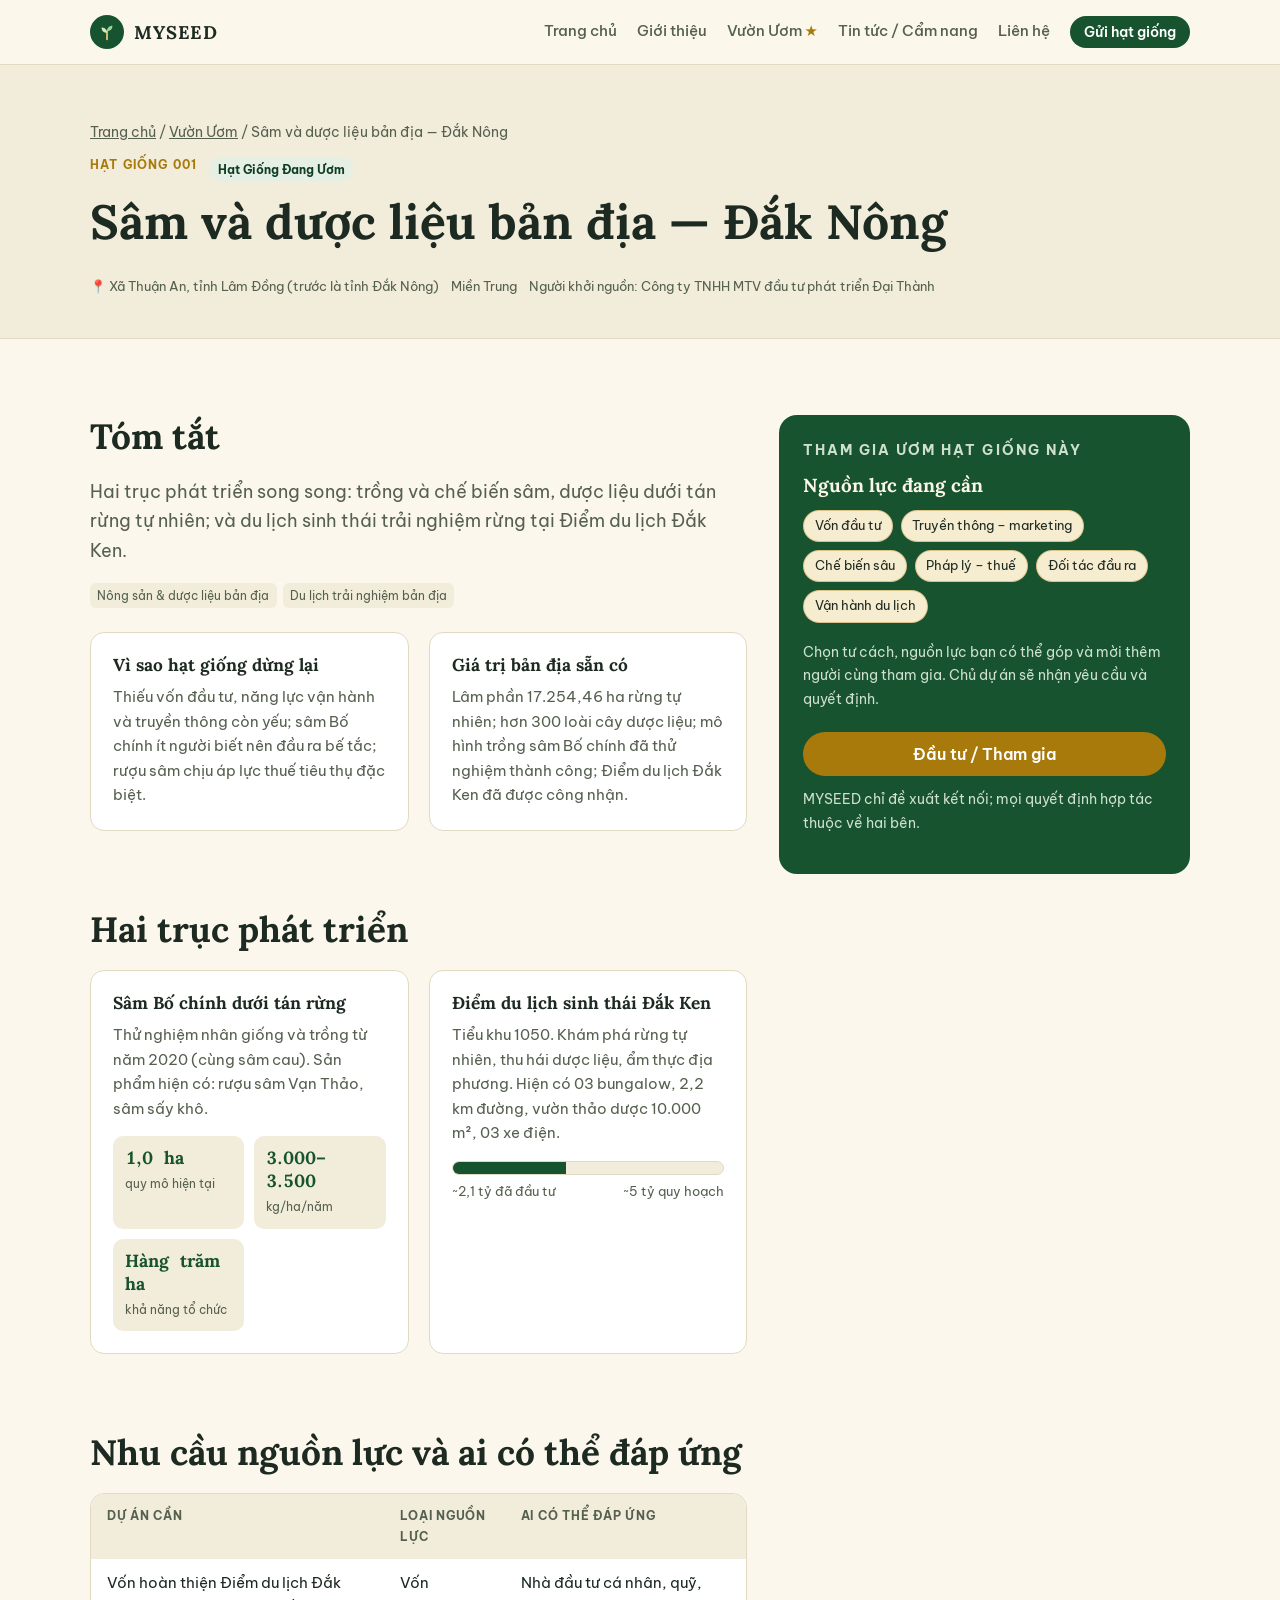
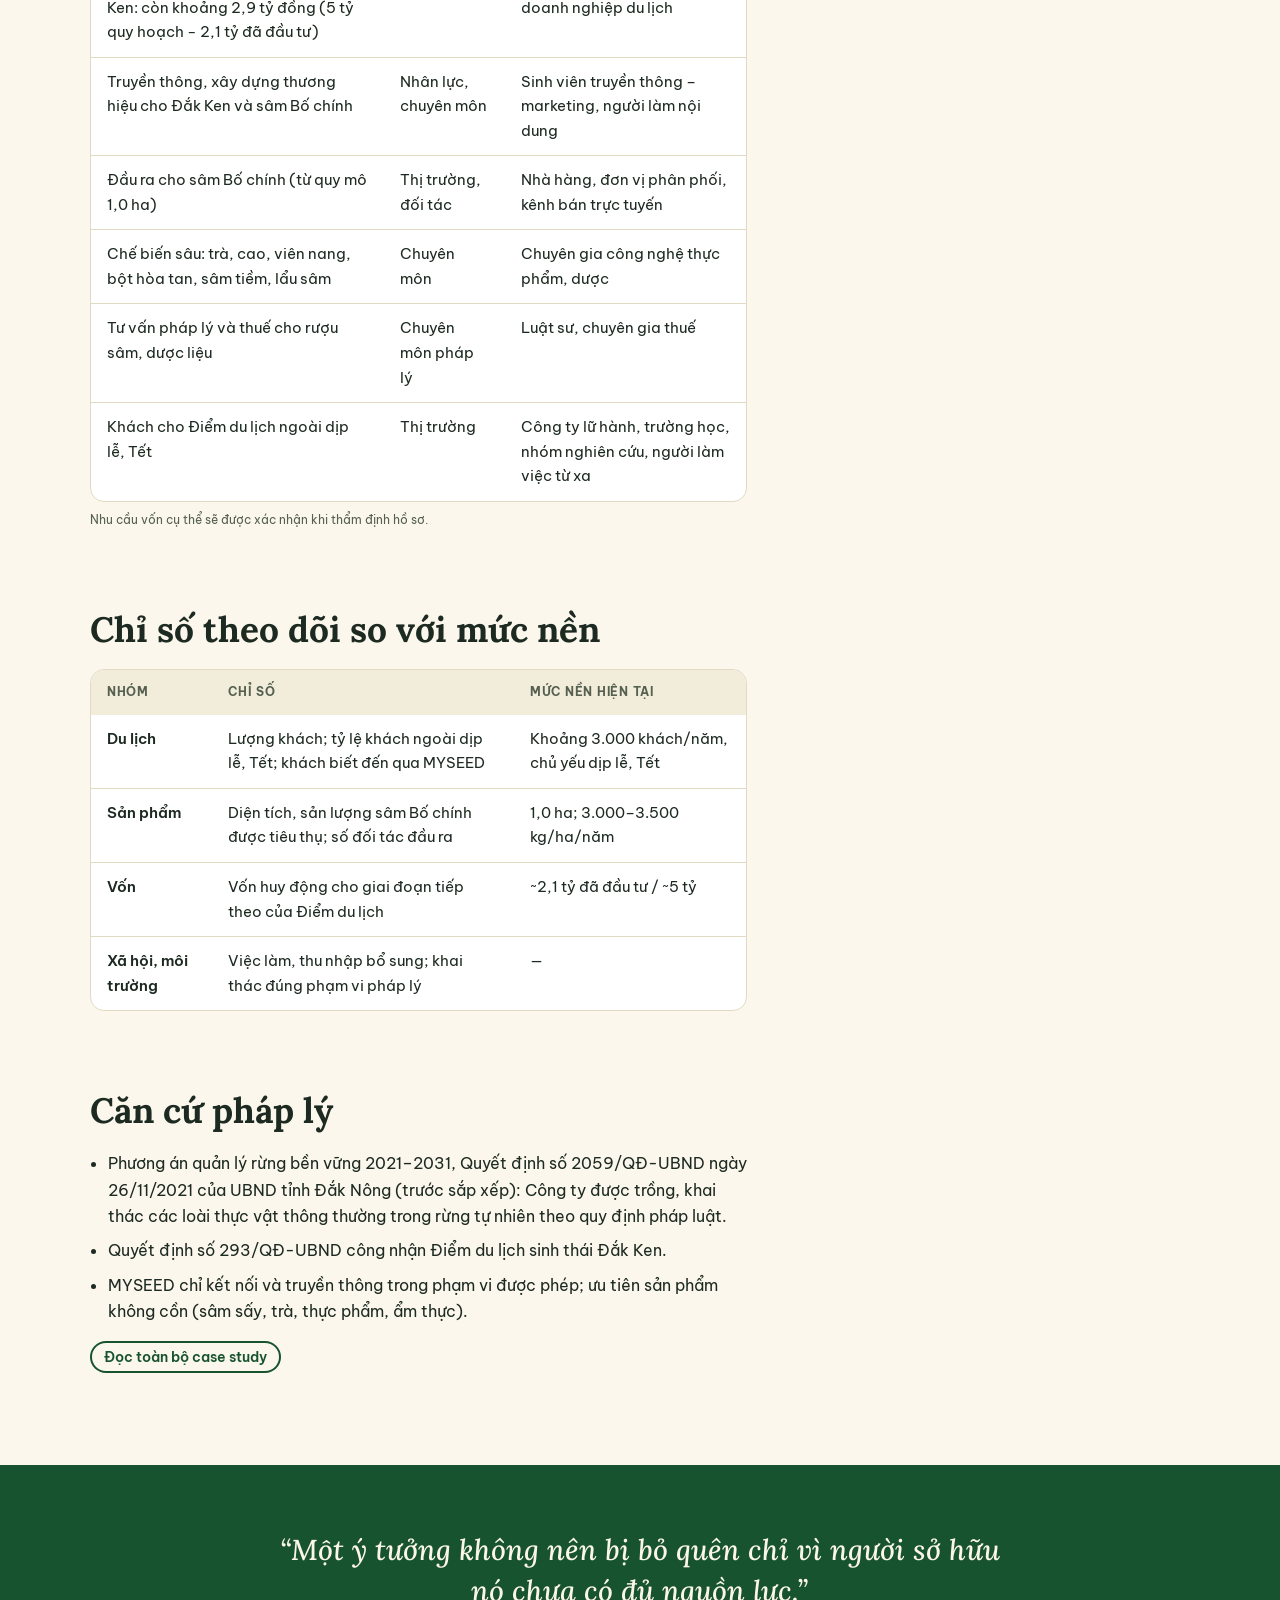
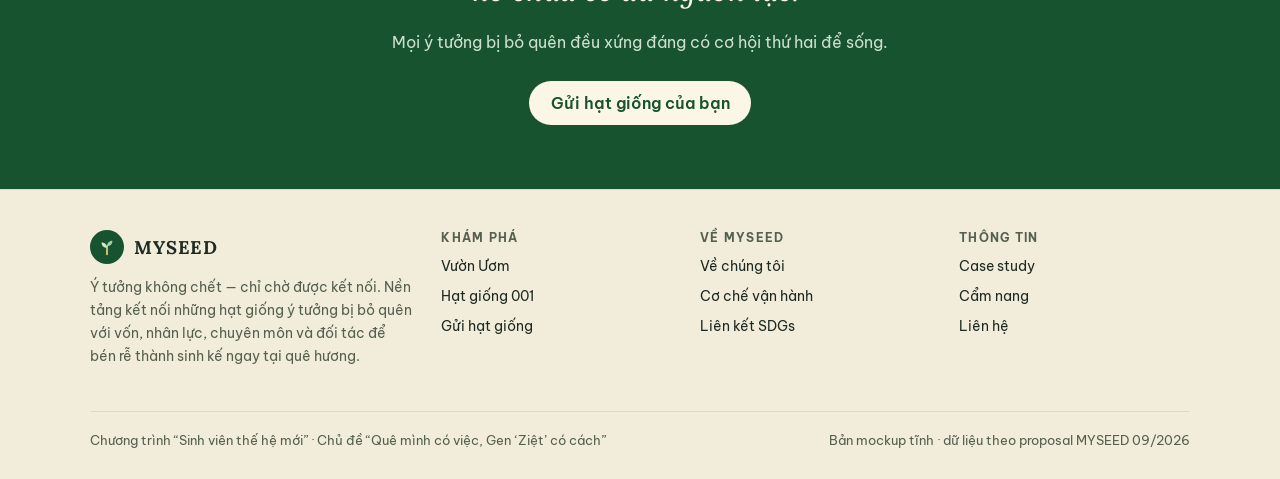
==== du-an.html @ 89366590 "Add files via upload" ====
<!doctype html>
<html lang="vi">
<head>
  <meta charset="utf-8">
  <meta name="viewport" content="width=device-width, initial-scale=1, viewport-fit=cover">
  <title>Hồ sơ dự án · MYSEED</title>
  <meta name="description" content="Hồ sơ chi tiết hạt giống trên MYSEED: nguồn lực đang cần và yêu cầu kết nối.">
  <meta property="og:title" content="Hồ sơ dự án · MYSEED">
  <meta property="og:description" content="Hồ sơ chi tiết hạt giống trên MYSEED: nguồn lực đang cần và yêu cầu kết nối.">
  <link rel="icon" href="data:image/svg+xml,<svg xmlns='http://www.w3.org/2000/svg' viewBox='0 0 100 100'><text y='.9em' font-size='90'>🌱</text></svg>">
  <link rel="preconnect" href="https://fonts.googleapis.com">
  <link rel="preconnect" href="https://fonts.gstatic.com" crossorigin>
  <link href="https://fonts.googleapis.com/css2?family=Be+Vietnam+Pro:wght@400;500;600;700&family=Lora:ital,wght@0,500;0,600;0,700;1,500&display=swap" rel="stylesheet">
  <link rel="stylesheet" href="style.css">
</head>
<body>
<header class="nav">
  <div class="wrap nav-inner">
    <a class="brand" href="index.html"><span class="brand-mark"><svg viewBox="0 0 24 24" aria-hidden="true"><path d="M12 21V11" stroke="#f3d27a" stroke-width="2" stroke-linecap="round" fill="none"/><path d="M12 13C8 13 5.5 10.5 5.5 6.5 9.5 6.5 12 9 12 13Z" fill="#cfe7c4"/><path d="M12 11C12 7.5 14.5 4.5 18.5 4.5 18.5 8.5 16 11 12 11Z" fill="#9fd49a"/></svg></span><b>MYSEED</b></a>
    <button class="nav-toggle" aria-label="Mở menu" aria-expanded="false">☰</button>
    <nav class="nav-links" aria-label="Điều hướng chính">
      <a href="index.html">Trang chủ</a><a href="gioi-thieu.html">Giới thiệu</a><a href="vuon-uom.html">Vườn Ươm <span class="star">★</span></a><a href="tin-tuc.html">Tin tức / Cẩm nang</a><a href="lien-he.html">Liên hệ</a>
      <a class="btn btn-sm" href="gui-hat-giong.html">Gửi hạt giống</a>
    </nav>
  </div>
</header>
<main>

<section class="page-hero">
  <div class="wrap">
    <p class="crumbs"><a href="index.html">Trang chủ</a> / <a href="vuon-uom.html">Vườn Ươm</a> / <span id="dCrumb"></span></p>
    <div class="seed-top" style="justify-content:flex-start;gap:12px;margin-bottom:10px"><span class="seed-id" id="dCode"></span><span id="dState"></span></div>
    <h1 id="dTitle"></h1>
    <div class="meta" id="dMeta"></div>
  </div>
</section>

<section class="section" id="detail">
  <div class="wrap detail-grid">
    <div>
      <h2>Tóm tắt</h2>
      <p id="dSummary" class="lead"></p>
      <div class="tags" id="dFields" style="margin-bottom:24px"></div>
      <div class="grid-2">
        <div class="card"><h3>Vì sao hạt giống dừng lại</h3><p id="dWhy"></p></div>
        <div class="card"><h3>Giá trị bản địa sẵn có</h3><p id="dLocal"></p></div>
      </div>

      <div data-only="hat-giong-001">
        <h2 class="sub">Hai trục phát triển</h2>
        <div class="grid-2">
          <div class="card">
            <h3>Sâm Bố chính dưới tán rừng</h3>
            <p>Thử nghiệm nhân giống và trồng từ năm 2020 (cùng sâm cau). Sản phẩm hiện có: rượu sâm Vạn Thảo, sâm sấy khô.</p>
            <div class="kv">
              <div><b>1,0 ha</b><span>quy mô hiện tại</span></div>
              <div><b>3.000–3.500</b><span>kg/ha/năm</span></div>
              <div><b>Hàng trăm ha</b><span>khả năng tổ chức</span></div>
            </div>
          </div>
          <div class="card">
            <h3>Điểm du lịch sinh thái Đắk Ken</h3>
            <p>Tiểu khu 1050. Khám phá rừng tự nhiên, thu hái dược liệu, ẩm thực địa phương. Hiện có 03 bungalow, 2,2 km đường, vườn thảo dược 10.000 m², 03 xe điện.</p>
            <div class="capital">
              <div class="capital-bar" role="img" aria-label="Đã đầu tư khoảng 2,1 trên 5 tỷ đồng"><i></i></div>
              <div class="capital-legend"><span>~2,1 tỷ đã đầu tư</span><span>~5 tỷ quy hoạch</span></div>
            </div>
          </div>
        </div>

        <h2 class="sub">Nhu cầu nguồn lực và ai có thể đáp ứng</h2>
        <div class="table-wrap">
          <table>
            <thead><tr><th>Dự án cần</th><th>Loại nguồn lực</th><th>Ai có thể đáp ứng</th></tr></thead>
            <tbody>
              <tr><td>Vốn hoàn thiện Điểm du lịch Đắk Ken: còn khoảng 2,9 tỷ đồng (5 tỷ quy hoạch − 2,1 tỷ đã đầu tư)</td><td>Vốn</td><td>Nhà đầu tư cá nhân, quỹ, doanh nghiệp du lịch</td></tr>
              <tr><td>Truyền thông, xây dựng thương hiệu cho Đắk Ken và sâm Bố chính</td><td>Nhân lực, chuyên môn</td><td>Sinh viên truyền thông – marketing, người làm nội dung</td></tr>
              <tr><td>Đầu ra cho sâm Bố chính (từ quy mô 1,0 ha)</td><td>Thị trường, đối tác</td><td>Nhà hàng, đơn vị phân phối, kênh bán trực tuyến</td></tr>
              <tr><td>Chế biến sâu: trà, cao, viên nang, bột hòa tan, sâm tiềm, lẩu sâm</td><td>Chuyên môn</td><td>Chuyên gia công nghệ thực phẩm, dược</td></tr>
              <tr><td>Tư vấn pháp lý và thuế cho rượu sâm, dược liệu</td><td>Chuyên môn pháp lý</td><td>Luật sư, chuyên gia thuế</td></tr>
              <tr><td>Khách cho Điểm du lịch ngoài dịp lễ, Tết</td><td>Thị trường</td><td>Công ty lữ hành, trường học, nhóm nghiên cứu, người làm việc từ xa</td></tr>
            </tbody>
          </table>
        </div>
        <p class="src" style="margin-top:8px">Nhu cầu vốn cụ thể sẽ được xác nhận khi thẩm định hồ sơ.</p>

        <h2 class="sub">Chỉ số theo dõi so với mức nền</h2>
        <div class="table-wrap">
          <table>
            <thead><tr><th>Nhóm</th><th>Chỉ số</th><th>Mức nền hiện tại</th></tr></thead>
            <tbody>
              <tr><th>Du lịch</th><td>Lượng khách; tỷ lệ khách ngoài dịp lễ, Tết; khách biết đến qua MYSEED</td><td>Khoảng 3.000 khách/năm, chủ yếu dịp lễ, Tết</td></tr>
              <tr><th>Sản phẩm</th><td>Diện tích, sản lượng sâm Bố chính được tiêu thụ; số đối tác đầu ra</td><td>1,0 ha; 3.000–3.500 kg/ha/năm</td></tr>
              <tr><th>Vốn</th><td>Vốn huy động cho giai đoạn tiếp theo của Điểm du lịch</td><td>~2,1 tỷ đã đầu tư / ~5 tỷ</td></tr>
              <tr><th>Xã hội, môi trường</th><td>Việc làm, thu nhập bổ sung; khai thác đúng phạm vi pháp lý</td><td>—</td></tr>
            </tbody>
          </table>
        </div>

        <h2 class="sub">Căn cứ pháp lý</h2>
        <ul class="list">
          <li>Phương án quản lý rừng bền vững 2021–2031, Quyết định số 2059/QĐ-UBND ngày 26/11/2021 của UBND tỉnh Đắk Nông (trước sắp xếp): Công ty được trồng, khai thác các loài thực vật thông thường trong rừng tự nhiên theo quy định pháp luật.</li>
          <li>Quyết định số 293/QĐ-UBND công nhận Điểm du lịch sinh thái Đắk Ken.</li>
          <li>MYSEED chỉ kết nối và truyền thông trong phạm vi được phép; ưu tiên sản phẩm không cồn (sâm sấy, trà, thực phẩm, ẩm thực).</li>
        </ul>
        <p><a class="btn btn-ghost btn-sm" href="tin-tuc.html#case-study">Đọc toàn bộ case study</a></p>
      </div>
    </div>

    <aside class="cta-box">
      <p class="eyebrow">Tham gia ươm hạt giống này</p>
      <h3>Nguồn lực đang cần</h3>
      <div class="needs" id="dNeeds"></div>
      <p>Chọn tư cách, nguồn lực bạn có thể góp và mời thêm người cùng tham gia. Chủ dự án sẽ nhận yêu cầu và quyết định.</p>
      <button class="btn btn-gold" data-open-modal>Đầu tư / Tham gia</button>
      <p class="small" style="margin-top:12px">MYSEED chỉ đề xuất kết nối; mọi quyết định hợp tác thuộc về hai bên.</p>
    </aside>
  </div>
</section>

<div class="modal" id="joinModal" hidden role="dialog" aria-modal="true" aria-labelledby="mTitle">
  <div class="modal-box">
    <div class="modal-head">
      <div><p class="eyebrow" style="margin:0">Yêu cầu kết nối</p><h3 id="mTitle" style="margin:.2em 0 0">Tham gia: <span id="mSeed"></span></h3></div>
      <button class="modal-close" aria-label="Đóng">×</button>
    </div>
    <div class="progress"><span>1. Tư cách</span><span>2. Chuyên môn</span><span>3. Mời người</span><span>4. Nhóm chat</span></div>
    <form onsubmit="return false">
      <div class="step-pane">
        <p class="small muted" style="margin:0">Xác nhận tư cách giúp chủ dự án biết bạn là ai. Nhà đầu tư, doanh nghiệp và đối tác sẽ được xác minh thông tin cơ bản.</p>
        <div class="opt-grid">
          <label class="opt"><input type="radio" name="role" value="Nhà đầu tư"> Nhà đầu tư</label>
          <label class="opt"><input type="radio" name="role" value="Người có chuyên môn"> Người có chuyên môn</label>
          <label class="opt"><input type="radio" name="role" value="Mentor / chuyên gia"> Mentor / chuyên gia</label>
          <label class="opt"><input type="radio" name="role" value="Doanh nghiệp / đối tác"> Doanh nghiệp / đối tác</label>
          <label class="opt"><input type="radio" name="role" value="Tổ chức hỗ trợ"> Tổ chức hỗ trợ</label>
          <label class="opt"><input type="radio" name="role" value="Sinh viên – đội ươm"> Sinh viên – đội ươm</label>
        </div>
        <div class="form-row">
          <label for="mName">Họ tên / tên đơn vị<input id="mName" autocomplete="name"></label>
          <label for="mContact">Email hoặc số điện thoại<input id="mContact" autocomplete="email"></label>
        </div>
      </div>
      <div class="step-pane" hidden>
        <p class="small muted" style="margin:0">Bạn có thể đóng góp nguồn lực nào dự án đang cần?</p>
        <div class="opt-grid" id="mOffers"></div>
        <label for="mNote">Mô tả thêm về chuyên môn hoặc mức đóng góp <span class="hint">(không bắt buộc)</span><textarea id="mNote" rows="3"></textarea></label>
      </div>
      <div class="step-pane" hidden>
        <label for="mInvite">Mời người cùng tham gia <span class="hint">Nhập email, cách nhau bằng dấu phẩy (không bắt buộc)</span><textarea id="mInvite" rows="2" placeholder="ban.a@example.com, ban.b@example.com"></textarea></label>
        <label for="mMsgOwner">Lời nhắn gửi người khởi nguồn<textarea id="mMsgOwner" rows="3" placeholder="Giới thiệu ngắn về bạn và cách bạn muốn đồng hành"></textarea></label>
      </div>
      <div class="step-pane" hidden>
        <div class="chat-preview">
          <header id="chatName"></header>
          <ul id="chatMembers"></ul>
        </div>
        <p class="small" style="margin:0"><b>Nguồn lực đề xuất:</b> <span id="chatOffer"></span></p>
        <p class="small muted" style="margin:0">Nhóm chat được tạo khi chủ dự án chấp nhận yêu cầu. Ở phiên bản đầu, hai bên nhận thông tin liên hệ của nhau; nhắn tin trong nền tảng thuộc giai đoạn 2.</p>
      </div>
      <div class="step-pane" hidden>
        <div class="success">
          <h3>Đã gửi yêu cầu kết nối</h3>
          <p style="margin:0">Chủ dự án sẽ xem xét và chấp nhận hoặc từ chối. Bản mockup này chưa gửi dữ liệu thật.</p>
        </div>
      </div>
      <p class="form-msg" id="mMsg" role="alert"></p>
      <div class="modal-foot">
        <button type="button" class="btn btn-ghost btn-sm" id="mBack">Quay lại</button>
        <button type="button" class="btn btn-sm" id="mNext" style="margin-left:auto">Tiếp tục</button>
      </div>
    </form>
  </div>
</div>
<section class="closing">
  <div class="wrap">
    <p class="q">“Một ý tưởng không nên bị bỏ quên chỉ vì người sở hữu nó chưa có đủ nguồn lực.”</p>
    <p class="s">Mọi ý tưởng bị bỏ quên đều xứng đáng có cơ hội thứ hai để sống.</p>
    <a class="btn btn-band" href="gui-hat-giong.html">Gửi hạt giống của bạn</a>
  </div>
</section>
</main>
<footer class="footer">
  <div class="wrap">
    <div class="footer-grid">
      <div>
        <a class="brand" href="index.html"><span class="brand-mark"><svg viewBox="0 0 24 24" aria-hidden="true"><path d="M12 21V11" stroke="#f3d27a" stroke-width="2" stroke-linecap="round" fill="none"/><path d="M12 13C8 13 5.5 10.5 5.5 6.5 9.5 6.5 12 9 12 13Z" fill="#cfe7c4"/><path d="M12 11C12 7.5 14.5 4.5 18.5 4.5 18.5 8.5 16 11 12 11Z" fill="#9fd49a"/></svg></span><b>MYSEED</b></a>
        <p class="muted small" style="margin-top:12px">Ý tưởng không chết — chỉ chờ được kết nối. Nền tảng kết nối những hạt giống ý tưởng bị bỏ quên với vốn, nhân lực, chuyên môn và đối tác để bén rễ thành sinh kế ngay tại quê hương.</p>
      </div>
      <div>
        <h4>Khám phá</h4>
        <ul>
          <li><a href="vuon-uom.html">Vườn Ươm</a></li>
          <li><a href="du-an.html#hat-giong-001">Hạt giống 001</a></li>
          <li><a href="gui-hat-giong.html">Gửi hạt giống</a></li>
        </ul>
      </div>
      <div>
        <h4>Về MYSEED</h4>
        <ul>
          <li><a href="gioi-thieu.html#ve-chung-toi">Về chúng tôi</a></li>
          <li><a href="gioi-thieu.html#co-che">Cơ chế vận hành</a></li>
          <li><a href="gioi-thieu.html#sdgs">Liên kết SDGs</a></li>
        </ul>
      </div>
      <div>
        <h4>Thông tin</h4>
        <ul>
          <li><a href="tin-tuc.html#case-study">Case study</a></li>
          <li><a href="tin-tuc.html#cam-nang">Cẩm nang</a></li>
          <li><a href="lien-he.html">Liên hệ</a></li>
        </ul>
      </div>
    </div>
    <div class="footer-bottom">
      <span>Chương trình “Sinh viên thế hệ mới” · Chủ đề “Quê mình có việc, Gen ‘Ziệt’ có cách”</span>
      <span>Bản mockup tĩnh · dữ liệu theo proposal MYSEED 09/2026</span>
    </div>
  </div>
</footer>
<script src="script.js"></script>
</body>
</html>
---- style.css ----
/* MYSEED — mockup website (theo sitemap mục 9.1 của proposal)
   Layout: trang nhiều mục, dải nội dung toàn chiều ngang, lưới 12 cột mềm; màu rừng + vàng sâm theo nhận diện proposal */
:root {
  --bg: #fbf7ec;
  --bg-alt: #f2ecdb;
  --surface: #ffffff;
  --ink: #1d2a21;
  --ink-soft: #55604f;
  --line: #e2d9c2;
  --forest: #17532f;
  --forest-2: #0f3d22;
  --leaf-soft: #e6efe4;
  --gold: #a87a0c;
  --gold-soft: #f6ecd0;
  --bad: #b3432f;
  --band: #17532f;
  --on-band: #fbf6e6;
  --on-band-soft: #cfe0cf;
  --btn-ink: #ffffff;
  --overlay: rgba(15, 30, 20, .55);
  --shadow: 0 1px 2px rgba(29,42,33,.06), 0 8px 24px rgba(29,42,33,.07);
  --radius: 14px;
  --serif: "Lora", Georgia, "Times New Roman", serif;
  --sans: "Be Vietnam Pro", system-ui, -apple-system, "Segoe UI", sans-serif;
}
@media (prefers-color-scheme: dark) {
  :root:not([data-theme="light"]) {
    --bg: #101612; --bg-alt: #161f18; --surface: #1c261f;
    --ink: #edf0e6; --ink-soft: #b1b9a8; --line: #2d3a30;
    --forest: #82c79c; --forest-2: #a8dbb9; --leaf-soft: #1d3224;
    --gold: #e2b54e; --gold-soft: #33290f; --bad: #ec8a74;
    --band: #12301e; --on-band: #f4f1e2; --on-band-soft: #b7cdb9;
    --btn-ink: #0d2416; --overlay: rgba(0,0,0,.65);
    --shadow: 0 1px 2px rgba(0,0,0,.3), 0 8px 24px rgba(0,0,0,.3);
    color-scheme: dark;
  }
}
:root[data-theme="dark"] {
  --bg: #101612; --bg-alt: #161f18; --surface: #1c261f;
  --ink: #edf0e6; --ink-soft: #b1b9a8; --line: #2d3a30;
  --forest: #82c79c; --forest-2: #a8dbb9; --leaf-soft: #1d3224;
  --gold: #e2b54e; --gold-soft: #33290f; --bad: #ec8a74;
  --band: #12301e; --on-band: #f4f1e2; --on-band-soft: #b7cdb9;
  --btn-ink: #0d2416; --overlay: rgba(0,0,0,.65);
  --shadow: 0 1px 2px rgba(0,0,0,.3), 0 8px 24px rgba(0,0,0,.3);
  color-scheme: dark;
}

* { box-sizing: border-box; }
[hidden] { display: none !important; }
html { scroll-behavior: smooth; scroll-padding-top: 80px; }
body { margin: 0; background: var(--bg); color: var(--ink); font: 16px/1.65 var(--sans); -webkit-font-smoothing: antialiased; }
h1, h2, h3, h4 { font-family: var(--serif); line-height: 1.25; margin: 0 0 .5em; text-wrap: balance; color: var(--ink); }
h1 { font-size: clamp(2.2rem, 5.4vw, 3.6rem); }
h2 { font-size: clamp(1.55rem, 3.2vw, 2.2rem); }
h3 { font-size: 1.18rem; }
h4 { font-size: 1rem; }
p { margin: 0 0 1em; }
a { color: var(--forest); }
img { max-width: 100%; }
.wrap { max-width: 1140px; margin: 0 auto; padding-inline: 20px; }
.muted { color: var(--ink-soft); }
.small { font-size: .88rem; }
.num { font-variant-numeric: tabular-nums; }
.eyebrow { text-transform: uppercase; letter-spacing: .14em; font-size: .76rem; font-weight: 700; color: var(--gold); margin-bottom: .8em; }
.lead { font-size: 1.12rem; color: var(--ink-soft); max-width: 40em; }
.section { padding-block: 76px; }
.section-alt { background: var(--bg-alt); }
.section-head { max-width: 46em; margin-bottom: 32px; }
.section-head p { color: var(--ink-soft); font-size: 1.05rem; }
.sub { margin-top: 2.2em; }
.src { font-size: .78rem; color: var(--ink-soft); }
.mock-note { font-size: .82rem; color: var(--ink-soft); background: var(--gold-soft); border-radius: 8px; padding: .5em .8em; display: inline-block; }

/* Buttons */
.btn { display: inline-flex; align-items: center; gap: .45em; background: var(--forest); color: var(--btn-ink); border: 0; border-radius: 999px; padding: .75em 1.4em; font: 600 .98rem var(--sans); text-decoration: none; cursor: pointer; transition: transform .15s, filter .15s; }
.btn:hover { filter: brightness(1.08); transform: translateY(-1px); }
.btn-sm { padding: .5em 1em; font-size: .88rem; }
.btn-ghost { background: transparent; color: var(--forest); box-shadow: inset 0 0 0 2px var(--forest); }
.btn-gold { background: var(--gold); color: var(--btn-ink); }
.btn-band { background: var(--on-band); color: var(--band); }
.btn[disabled] { opacity: .5; cursor: not-allowed; transform: none; }
:focus-visible { outline: 2px solid var(--gold); outline-offset: 2px; }

/* Header */
.nav { position: sticky; top: env(safe-area-inset-top, 0px); z-index: 30; background: color-mix(in srgb, var(--bg) 90%, transparent); backdrop-filter: blur(10px); border-bottom: 1px solid var(--line); }
.nav-inner { display: flex; align-items: center; justify-content: space-between; gap: 16px; height: 64px; }
.brand { display: flex; align-items: center; gap: 10px; text-decoration: none; color: var(--ink); }
.brand-mark { width: 34px; height: 34px; border-radius: 50%; background: var(--band); display: grid; place-items: center; }
.brand-mark svg { width: 20px; height: 20px; }
.brand b { font: 700 1.15rem var(--serif); letter-spacing: .06em; }
.nav-links { display: flex; align-items: center; gap: 20px; }
.nav-links a:not(.btn) { color: var(--ink-soft); text-decoration: none; font-size: .93rem; font-weight: 500; padding: 4px 0; border-bottom: 2px solid transparent; }
.nav-links a:not(.btn):hover { color: var(--forest); }
.nav-links a[aria-current="page"] { color: var(--forest); border-color: var(--gold); }
.nav-links .star { color: var(--gold); }
.nav-toggle { display: none; background: none; border: 0; font-size: 1.5rem; color: var(--ink); cursor: pointer; }
@media (max-width: 940px) {
  .nav-toggle { display: block; }
  .nav-links { display: none; position: absolute; top: 64px; left: 0; right: 0; flex-direction: column; align-items: flex-start; gap: 14px; padding: 18px 20px 22px; background: var(--bg); border-bottom: 1px solid var(--line); }
  .nav-links.open { display: flex; }
}

/* Page hero (sub pages) */
.page-hero { padding-block: 56px 40px; background: var(--bg-alt); border-bottom: 1px solid var(--line); }
.page-hero h1 { font-size: clamp(2rem, 4.4vw, 3rem); }
.crumbs { font-size: .85rem; color: var(--ink-soft); margin-bottom: 14px; }
.crumbs a { color: var(--ink-soft); }
.subnav { display: flex; flex-wrap: wrap; gap: 8px; margin-top: 18px; }
.subnav a { font-size: .88rem; text-decoration: none; padding: .4em .9em; border-radius: 999px; border: 1px solid var(--line); background: var(--surface); color: var(--ink); }
.subnav a:hover { border-color: var(--forest); }

/* Home band 1: banner */
.banner { background: var(--band); color: var(--on-band); padding-block: 72px 64px; position: relative; overflow: hidden; }
.banner h1, .banner h2, .banner h3 { color: var(--on-band); }
.banner .eyebrow { color: var(--gold); }
.banner-grid { display: grid; grid-template-columns: 1.25fr 1fr; gap: 48px; align-items: center; position: relative; }
.banner h1 em { font-style: italic; color: var(--gold); }
.banner .lead { color: var(--on-band-soft); }
.banner-cta { display: flex; flex-wrap: wrap; gap: 12px; margin-top: 26px; }
.banner .btn-ghost { color: var(--on-band); box-shadow: inset 0 0 0 2px var(--on-band-soft); }
.program { margin-top: 26px; font-size: .86rem; color: var(--on-band-soft); border-left: 3px solid var(--gold); padding-left: 12px; }
.seed-story { background: color-mix(in srgb, var(--on-band) 8%, transparent); border: 1px solid color-mix(in srgb, var(--on-band) 18%, transparent); border-radius: 20px; padding: 26px; }
.seed-story .tag-001 { font: 700 .78rem var(--sans); letter-spacing: .12em; color: var(--gold); text-transform: uppercase; }
.seed-story h3 { font-size: 1.35rem; margin: .4em 0 .6em; }
.seed-story p { color: var(--on-band-soft); font-size: .95rem; }
.story-stats { display: grid; grid-template-columns: 1fr 1fr; gap: 12px; margin: 14px 0 18px; }
.story-stats div { background: color-mix(in srgb, var(--on-band) 7%, transparent); border-radius: 10px; padding: 10px 12px; }
.story-stats b { display: block; font: 700 1.25rem var(--serif); color: var(--on-band); font-variant-numeric: tabular-nums; }
.story-stats span { font-size: .8rem; color: var(--on-band-soft); }
.seed-story a { color: var(--gold); font-weight: 600; }
.roots { position: absolute; right: -60px; bottom: -40px; width: 420px; opacity: .12; pointer-events: none; }
.roots path { stroke: var(--on-band); fill: none; stroke-width: 2; }

/* Home band 2: intro + numbers */
.intro-grid { display: grid; grid-template-columns: 1fr 1.1fr; gap: 48px; align-items: start; }
.funnel { display: grid; gap: 10px; }
.funnel-step { display: grid; grid-template-columns: 130px 1fr; gap: 16px; align-items: center; background: var(--surface); border: 1px solid var(--line); border-radius: var(--radius); padding: 16px 20px; }
.funnel-step b { font: 700 1.9rem/1 var(--serif); color: var(--forest); font-variant-numeric: tabular-nums; }
.funnel-step:nth-child(2) { margin-inline: 22px; }
.funnel-step:nth-child(3) { margin-inline: 44px; }
.funnel-step:nth-child(3) b { color: var(--gold); }
.funnel-step p { margin: 0; font-size: .92rem; }
.gap-table { margin-top: 22px; }

/* Tables */
.table-wrap { overflow-x: auto; border-radius: var(--radius); border: 1px solid var(--line); background: var(--surface); }
table { width: 100%; border-collapse: collapse; font-size: .93rem; }
th, td { padding: 12px 16px; text-align: left; vertical-align: top; border-bottom: 1px solid var(--line); }
thead th { font-size: .78rem; text-transform: uppercase; letter-spacing: .06em; color: var(--ink-soft); background: var(--bg-alt); }
tbody th { font-weight: 600; }
tr:last-child > * { border-bottom: 0; }
td.r, th.r { text-align: right; font-variant-numeric: tabular-nums; white-space: nowrap; }
tfoot th, tfoot td { background: var(--bg-alt); font-weight: 700; }
.hl { background: var(--leaf-soft); }
.yes { color: var(--forest); font-weight: 700; }
.part { color: var(--gold); font-weight: 600; }
.no { color: var(--ink-soft); }

/* Mechanism 5 steps */
.steps { list-style: none; padding: 0; margin: 0; display: grid; grid-template-columns: repeat(5, 1fr); gap: 14px; }
.steps li { background: var(--surface); border: 1px solid var(--line); border-radius: var(--radius); padding: 22px 18px; position: relative; }
.steps li + li::before { content: ""; position: absolute; left: -14px; top: 38px; width: 14px; height: 2px; background: var(--gold); }
.step-no { font: 700 .78rem var(--sans); color: var(--gold); letter-spacing: .1em; }
.steps h3 { margin: .3em 0 .4em; font-size: 1.2rem; }
.steps p { font-size: .9rem; color: var(--ink-soft); margin: 0; }
.chain { display: flex; flex-wrap: wrap; gap: 6px; align-items: center; margin-top: 24px; font-size: .9rem; }
.chain span { background: var(--leaf-soft); color: var(--forest-2); padding: .3em .8em; border-radius: 999px; font-weight: 600; }
.chain i { color: var(--gold); font-style: normal; }

/* Featured seed (band 4) */
.feature { display: grid; grid-template-columns: 1.1fr 1fr; gap: 40px; align-items: start; }
.axes { display: grid; gap: 14px; }
.axis { background: var(--surface); border: 1px solid var(--line); border-radius: var(--radius); padding: 20px 22px; }
.axis h3 { font-size: 1.08rem; }
.axis p { font-size: .93rem; color: var(--ink-soft); margin-bottom: .6em; }
.kv { display: grid; grid-template-columns: repeat(auto-fit, minmax(110px, 1fr)); gap: 10px; margin-top: 8px; }
.kv div { background: var(--bg-alt); border-radius: 10px; padding: 10px 12px; }
.kv b { display: block; font: 700 1.1rem var(--serif); color: var(--forest); font-variant-numeric: tabular-nums; }
.kv span { font-size: .78rem; color: var(--ink-soft); }
.capital { margin-top: 6px; }
.capital-bar { height: 14px; border-radius: 99px; background: var(--bg-alt); overflow: hidden; border: 1px solid var(--line); }
.capital-bar i { display: block; height: 100%; width: 42%; background: var(--forest); }
.capital-legend { display: flex; justify-content: space-between; font-size: .8rem; color: var(--ink-soft); margin-top: 6px; font-variant-numeric: tabular-nums; }
.needs { display: flex; flex-wrap: wrap; gap: 8px; margin: 12px 0 18px; }
.need { font-size: .84rem; padding: .3em .8em; border-radius: 999px; background: var(--gold-soft); color: var(--ink); border: 1px solid color-mix(in srgb, var(--gold) 35%, transparent); }

/* Seed cards (Vườn Ươm) */
.seed-grid { display: grid; grid-template-columns: repeat(auto-fill, minmax(300px, 1fr)); gap: 18px; }
.seed { background: var(--surface); border: 1px solid var(--line); border-radius: var(--radius); padding: 22px; display: flex; flex-direction: column; gap: 10px; box-shadow: var(--shadow); min-width: 0; }
.seed-top { display: flex; justify-content: space-between; align-items: flex-start; gap: 10px; }
.seed-id { font: 700 .74rem var(--sans); letter-spacing: .1em; color: var(--gold); text-transform: uppercase; }
.state { font-size: .76rem; font-weight: 700; padding: .2em .7em; border-radius: 99px; white-space: nowrap; }
.state-bo-quen { background: var(--gold-soft); color: var(--ink); }
.state-dang-uom { background: var(--leaf-soft); color: var(--forest-2); }
.state-thanh-cay { background: var(--forest); color: var(--btn-ink); }
.seed h3 { margin: 0; font-size: 1.12rem; }
.seed h3 a { color: var(--ink); text-decoration: none; }
.seed h3 a:hover { color: var(--forest); }
.seed p { font-size: .92rem; margin: 0; color: var(--ink-soft); }
.meta { font-size: .82rem; color: var(--ink-soft); display: flex; flex-wrap: wrap; gap: 4px 12px; }
.why { border-left: 3px solid var(--gold); padding-left: 10px; font-size: .88rem; color: var(--ink-soft); }
.why b { color: var(--ink); font-weight: 600; }
.tags { display: flex; flex-wrap: wrap; gap: 6px; }
.tag { font-size: .76rem; padding: .2em .6em; border-radius: 6px; background: var(--bg-alt); color: var(--ink-soft); }
.seed .btn { align-self: flex-start; margin-top: auto; }

.states { display: flex; flex-wrap: wrap; gap: 0; border-bottom: 1px solid var(--line); margin-bottom: 20px; }
.states button { background: none; border: 0; border-bottom: 3px solid transparent; padding: 12px 18px; font: 600 .95rem var(--sans); color: var(--ink-soft); cursor: pointer; }
.states button[aria-selected="true"] { color: var(--forest); border-color: var(--gold); }
.states small { font-weight: 500; color: var(--ink-soft); margin-left: 4px; }
.filters { display: grid; grid-template-columns: 1fr 1fr 1.3fr; gap: 12px; margin-bottom: 22px; }
.filters label { font-size: .8rem; font-weight: 600; color: var(--ink-soft); display: grid; gap: 4px; }
.empty { border: 1px dashed var(--line); border-radius: var(--radius); padding: 36px 24px; text-align: center; color: var(--ink-soft); }
.empty h3 { color: var(--ink); }

/* Ecosystem hub */
.eco { display: grid; grid-template-columns: repeat(3, 1fr); gap: 16px; align-items: stretch; }
.eco-card { background: var(--surface); border: 1.5px solid var(--forest); border-radius: var(--radius); padding: 16px 18px; min-width: 0; }
.eco-card:nth-child(even) { background: var(--leaf-soft); }
.eco-card h4 { color: var(--forest-2); margin-bottom: .3em; }
.eco-card p { font-size: .86rem; margin: 0; color: var(--ink-soft); }
.eco-card .in001 { margin-top: 8px; font-size: .8rem; color: var(--ink); border-top: 1px dashed var(--line); padding-top: 6px; }
.eco-card .in001 b { color: var(--gold); }
.eco-hub { display: grid; place-items: center; }
.eco-hub div { width: 190px; height: 190px; max-width: 100%; border-radius: 50%; background: var(--band); color: var(--on-band); border: 5px solid var(--gold); display: grid; place-content: center; text-align: center; padding: 16px; }
.eco-hub b { font: 700 1.6rem var(--serif); letter-spacing: .04em; }
.eco-hub span { font-size: .8rem; color: var(--on-band-soft); }

/* Cards & lists */
.grid-2 { display: grid; grid-template-columns: 1fr 1fr; gap: 20px; }
.grid-3 { display: grid; grid-template-columns: repeat(3, 1fr); gap: 16px; }
.grid-4 { display: grid; grid-template-columns: repeat(4, 1fr); gap: 16px; }
.grid-2 > *, .grid-3 > *, .grid-4 > * { min-width: 0; }
.card { background: var(--surface); border: 1px solid var(--line); border-radius: var(--radius); padding: 22px; }
.card p { font-size: .93rem; color: var(--ink-soft); }
.card p:last-child { margin-bottom: 0; }
.card h3 { font-size: 1.08rem; }
.list { padding-left: 1.1em; margin: 0 0 1em; }
.list li { margin-bottom: .5em; }
.pill-row { display: flex; flex-wrap: wrap; gap: 8px; }
.stat-big { font: 700 2rem/1.1 var(--serif); color: var(--forest); font-variant-numeric: tabular-nums; margin-bottom: .3em; }
.cmp { display: grid; grid-template-columns: 1fr auto auto; gap: 4px 16px; font-size: .92rem; align-items: baseline; }
.cmp .h { font-size: .74rem; text-transform: uppercase; letter-spacing: .06em; color: var(--ink-soft); }
.cmp b { font-variant-numeric: tabular-nums; text-align: right; }

/* Partners */
.partners { display: grid; grid-template-columns: 1.2fr 2fr; gap: 20px; }
.partner-main { background: var(--band); color: var(--on-band); border-radius: var(--radius); padding: 26px; }
.partner-main h3 { color: var(--on-band); }
.partner-main p { color: var(--on-band-soft); font-size: .93rem; }
.partner-main .eyebrow { color: var(--gold); }
.seeking { display: grid; grid-template-columns: 1fr 1fr; gap: 12px; }
.seeking div { background: var(--surface); border: 1px dashed var(--forest); border-radius: var(--radius); padding: 16px 18px; }
.seeking h4 { margin-bottom: .2em; }
.seeking p { font-size: .86rem; color: var(--ink-soft); margin: 0; }

/* SDGs */
.sdg { display: grid; grid-template-columns: repeat(5, 1fr); gap: 14px; }
.sdg article { background: var(--surface); border: 1px solid var(--line); border-top: 6px solid var(--c); border-radius: var(--radius); padding: 18px; display: flex; flex-direction: column; min-width: 0; }
.sdg .n { font: 700 1.8rem var(--serif); color: var(--c); line-height: 1; }
.sdg h4 { margin: .4em 0 .2em; }
.sdg .t { font-size: .76rem; font-weight: 700; color: var(--ink-soft); margin-bottom: .6em; }
.sdg p { font-size: .86rem; color: var(--ink-soft); margin: 0; }

/* Lifecycle */
.life { display: grid; grid-template-columns: repeat(auto-fill, minmax(200px, 1fr)); gap: 10px; counter-reset: l; }
.life div { border-radius: 12px; padding: 12px 14px; border: 1px solid var(--line); background: var(--surface); font-size: .86rem; }
.life b { display: block; font-size: .92rem; }
.life .st { font-size: .74rem; font-weight: 700; }
.life .done { border-color: var(--forest); background: var(--leaf-soft); }
.life .done .st { color: var(--forest); }
.life .doing { border-color: var(--gold); background: var(--gold-soft); }
.life .doing .st { color: var(--gold); }
.life .plan .st { color: var(--ink-soft); }

/* Team */
.team { display: grid; grid-template-columns: repeat(4, 1fr); gap: 16px; }
.member { text-align: center; background: var(--surface); border: 1px solid var(--line); border-radius: var(--radius); padding: 24px 16px; }
.avatar { width: 70px; height: 70px; border-radius: 50%; margin: 0 auto 12px; display: grid; place-items: center; font: 700 1.4rem var(--serif); background: var(--leaf-soft); color: var(--forest-2); }
.member.open .avatar { background: var(--gold-soft); color: var(--gold); border: 1.5px dashed var(--gold); }
.member h3 { font-size: 1.02rem; margin-bottom: .15em; }
.member p { font-size: .86rem; color: var(--ink-soft); margin: 0; }

/* Forms */
.form { display: grid; gap: 16px; }
.form-row { display: grid; grid-template-columns: 1fr 1fr; gap: 16px; }
label { display: grid; gap: 6px; font-weight: 600; font-size: .92rem; }
label .hint { font-weight: 400; color: var(--ink-soft); font-size: .82rem; }
input, textarea, select { font: 400 .96rem var(--sans); color: var(--ink); background: var(--surface); border: 1px solid var(--line); border-radius: 10px; padding: .68em .85em; width: 100%; }
textarea { resize: vertical; }
input:focus, textarea:focus, select:focus { outline: 2px solid var(--forest); outline-offset: 1px; }
.check { display: flex; gap: 10px; align-items: flex-start; font-weight: 400; font-size: .88rem; }
.check input { width: auto; margin-top: .3em; accent-color: var(--forest); }
.form-panel { background: var(--surface); border: 1px solid var(--line); border-radius: 20px; padding: 32px; }
.form-layout { display: grid; grid-template-columns: 1.6fr 1fr; gap: 32px; align-items: start; }
.aside { position: sticky; top: 90px; }
.success { background: var(--leaf-soft); border: 1px solid var(--forest); border-radius: var(--radius); padding: 22px; }
.success h3 { color: var(--forest-2); }

/* Detail page */
.detail-grid { display: grid; grid-template-columns: 1.6fr 1fr; gap: 32px; align-items: start; }
.detail-grid > * { min-width: 0; }
.cta-box { background: var(--band); color: var(--on-band); border-radius: 18px; padding: 24px; position: sticky; top: 90px; }
.cta-box h3 { color: var(--on-band); }
.cta-box p, .cta-box li { color: var(--on-band-soft); font-size: .9rem; }
.cta-box .btn { width: 100%; justify-content: center; margin-top: 6px; }

/* Modal */
.modal { position: fixed; inset: 0; background: var(--overlay); display: grid; place-items: center; padding: 16px; z-index: 50; }
.modal[hidden] { display: none; }
.modal-box { background: var(--bg); color: var(--ink); border-radius: 18px; width: min(620px, 100%); max-height: 90vh; overflow: auto; padding: 26px; box-shadow: var(--shadow); }
.modal-head { display: flex; justify-content: space-between; gap: 12px; align-items: flex-start; }
.modal-close { background: none; border: 0; font-size: 1.5rem; line-height: 1; cursor: pointer; color: var(--ink-soft); }
.progress { display: grid; grid-template-columns: repeat(4, 1fr); gap: 6px; margin: 14px 0 20px; }
.progress span { font-size: .74rem; color: var(--ink-soft); border-top: 4px solid var(--line); padding-top: 6px; }
.progress span.on { border-color: var(--forest); color: var(--forest); font-weight: 700; }
.step-pane { display: grid; gap: 14px; }
.opt-grid { display: grid; grid-template-columns: 1fr 1fr; gap: 8px; }
.opt { display: flex; gap: 10px; align-items: flex-start; border: 1px solid var(--line); border-radius: 10px; padding: 10px 12px; font-weight: 500; font-size: .9rem; cursor: pointer; background: var(--surface); }
.opt input { width: auto; margin-top: .25em; accent-color: var(--forest); }
.opt:has(input:checked) { border-color: var(--forest); background: var(--leaf-soft); }
.modal-foot { display: flex; justify-content: space-between; gap: 10px; margin-top: 20px; }
.chat-preview { border: 1px solid var(--line); border-radius: 12px; overflow: hidden; }
.chat-preview header { background: var(--band); color: var(--on-band); padding: 10px 14px; font-weight: 600; font-size: .9rem; }
.chat-preview ul { list-style: none; margin: 0; padding: 12px 14px; display: grid; gap: 6px; font-size: .88rem; background: var(--surface); }
.chat-preview li::before { content: "● "; color: var(--forest); }
.form-msg { color: var(--bad); font-size: .86rem; min-height: 1.2em; margin: 0; }

/* News */
.tabs { display: flex; flex-wrap: wrap; gap: 8px; margin-bottom: 26px; }
.tabs button { font: 600 .92rem var(--sans); padding: .5em 1.1em; border-radius: 999px; border: 1px solid var(--line); background: var(--surface); color: var(--ink); cursor: pointer; }
.tabs button[aria-selected="true"] { background: var(--forest); color: var(--btn-ink); border-color: var(--forest); }
.article { max-width: 760px; }
.article h2 { margin-top: 1.4em; font-size: 1.5rem; }
.article h3 { margin-top: 1.2em; }
.article p, .article li { font-size: 1rem; }
.article figure { margin: 1.4em 0; }
.pullquote { font: italic 500 1.3rem/1.5 var(--serif); border-left: 4px solid var(--gold); padding-left: 18px; margin: 1.4em 0; color: var(--ink); }
.news-list { display: grid; gap: 14px; }
.news-item { display: grid; grid-template-columns: 140px 1fr; gap: 20px; background: var(--surface); border: 1px solid var(--line); border-radius: var(--radius); padding: 18px 20px; }
.news-item time, .news-item .when { font-size: .82rem; font-weight: 700; color: var(--gold); }
.news-item h3 { font-size: 1.05rem; margin-bottom: .3em; }
.news-item p { margin: 0; font-size: .92rem; color: var(--ink-soft); }
.species { display: flex; flex-wrap: wrap; gap: 6px; }
.species span { font-size: .82rem; padding: .25em .7em; border-radius: 999px; background: var(--leaf-soft); color: var(--forest-2); }
.species.rare span { background: var(--gold-soft); color: var(--ink); }

/* Contact */
.contact-list { display: grid; gap: 12px; }
.contact-item { display: grid; grid-template-columns: 40px 1fr; gap: 14px; align-items: start; background: var(--surface); border: 1px solid var(--line); border-radius: var(--radius); padding: 16px 18px; }
.contact-item .ic { width: 40px; height: 40px; border-radius: 10px; background: var(--leaf-soft); display: grid; place-items: center; color: var(--forest); }
.contact-item .ic svg { width: 20px; height: 20px; }
.contact-item h3 { font-size: 1rem; margin-bottom: .15em; }
.contact-item p { margin: 0; font-size: .92rem; color: var(--ink-soft); }
.pending { font-style: italic; color: var(--gold); }

/* Closing band + footer */
.closing { background: var(--band); color: var(--on-band); text-align: center; padding-block: 64px; }
.closing p.q { font: italic 500 clamp(1.3rem, 2.8vw, 1.8rem)/1.45 var(--serif); max-width: 26em; margin: 0 auto .6em; color: var(--on-band); }
.closing p.s { color: var(--on-band-soft); margin-bottom: 1.6em; }
.footer { background: var(--bg-alt); border-top: 1px solid var(--line); padding-block: 40px 28px; font-size: .9rem; }
.footer-grid { display: grid; grid-template-columns: 1.4fr 1fr 1fr 1fr; gap: 28px; }
.footer h4 { font-family: var(--sans); font-size: .78rem; text-transform: uppercase; letter-spacing: .1em; color: var(--ink-soft); margin-bottom: .8em; }
.footer ul { list-style: none; margin: 0; padding: 0; display: grid; gap: 6px; }
.footer a { color: var(--ink); text-decoration: none; }
.footer a:hover { color: var(--forest); }
.footer-bottom { margin-top: 28px; padding-top: 18px; border-top: 1px solid var(--line); display: flex; justify-content: space-between; gap: 12px; flex-wrap: wrap; color: var(--ink-soft); font-size: .82rem; }

/* Responsive */
@media (max-width: 1000px) {
  .steps { grid-template-columns: repeat(2, 1fr); }
  .steps li + li::before { display: none; }
  .sdg { grid-template-columns: repeat(3, 1fr); }
  .team, .grid-4 { grid-template-columns: repeat(2, 1fr); }
  .footer-grid { grid-template-columns: 1fr 1fr; }
}
@media (max-width: 800px) {
  .wrap { padding-inline: 16px; }
  .section { padding-block: 56px; }
  .banner { padding-block: 48px; }
  .banner-grid, .intro-grid, .feature, .partners, .grid-2, .grid-3, .detail-grid, .form-layout { grid-template-columns: 1fr; }
  .eco { grid-template-columns: 1fr 1fr; }
  .eco-hub { grid-column: 1 / -1; order: -1; }
  .filters { grid-template-columns: 1fr; }
  .form-row, .opt-grid, .seeking { grid-template-columns: 1fr; }
  .aside, .cta-box { position: static; }
  .funnel-step { grid-template-columns: 1fr; gap: 4px; }
  .funnel-step:nth-child(2), .funnel-step:nth-child(3) { margin-inline: 0; }
  .news-item { grid-template-columns: 1fr; gap: 6px; }
  .kv { grid-template-columns: 1fr 1fr; }
}
@media (max-width: 480px) {
  .steps, .sdg, .team, .grid-4, .eco, .footer-grid, .story-stats { grid-template-columns: 1fr; }
  .form-panel { padding: 20px; }
}
@media (prefers-reduced-motion: reduce) { html { scroll-behavior: auto; } .btn { transition: none; } }
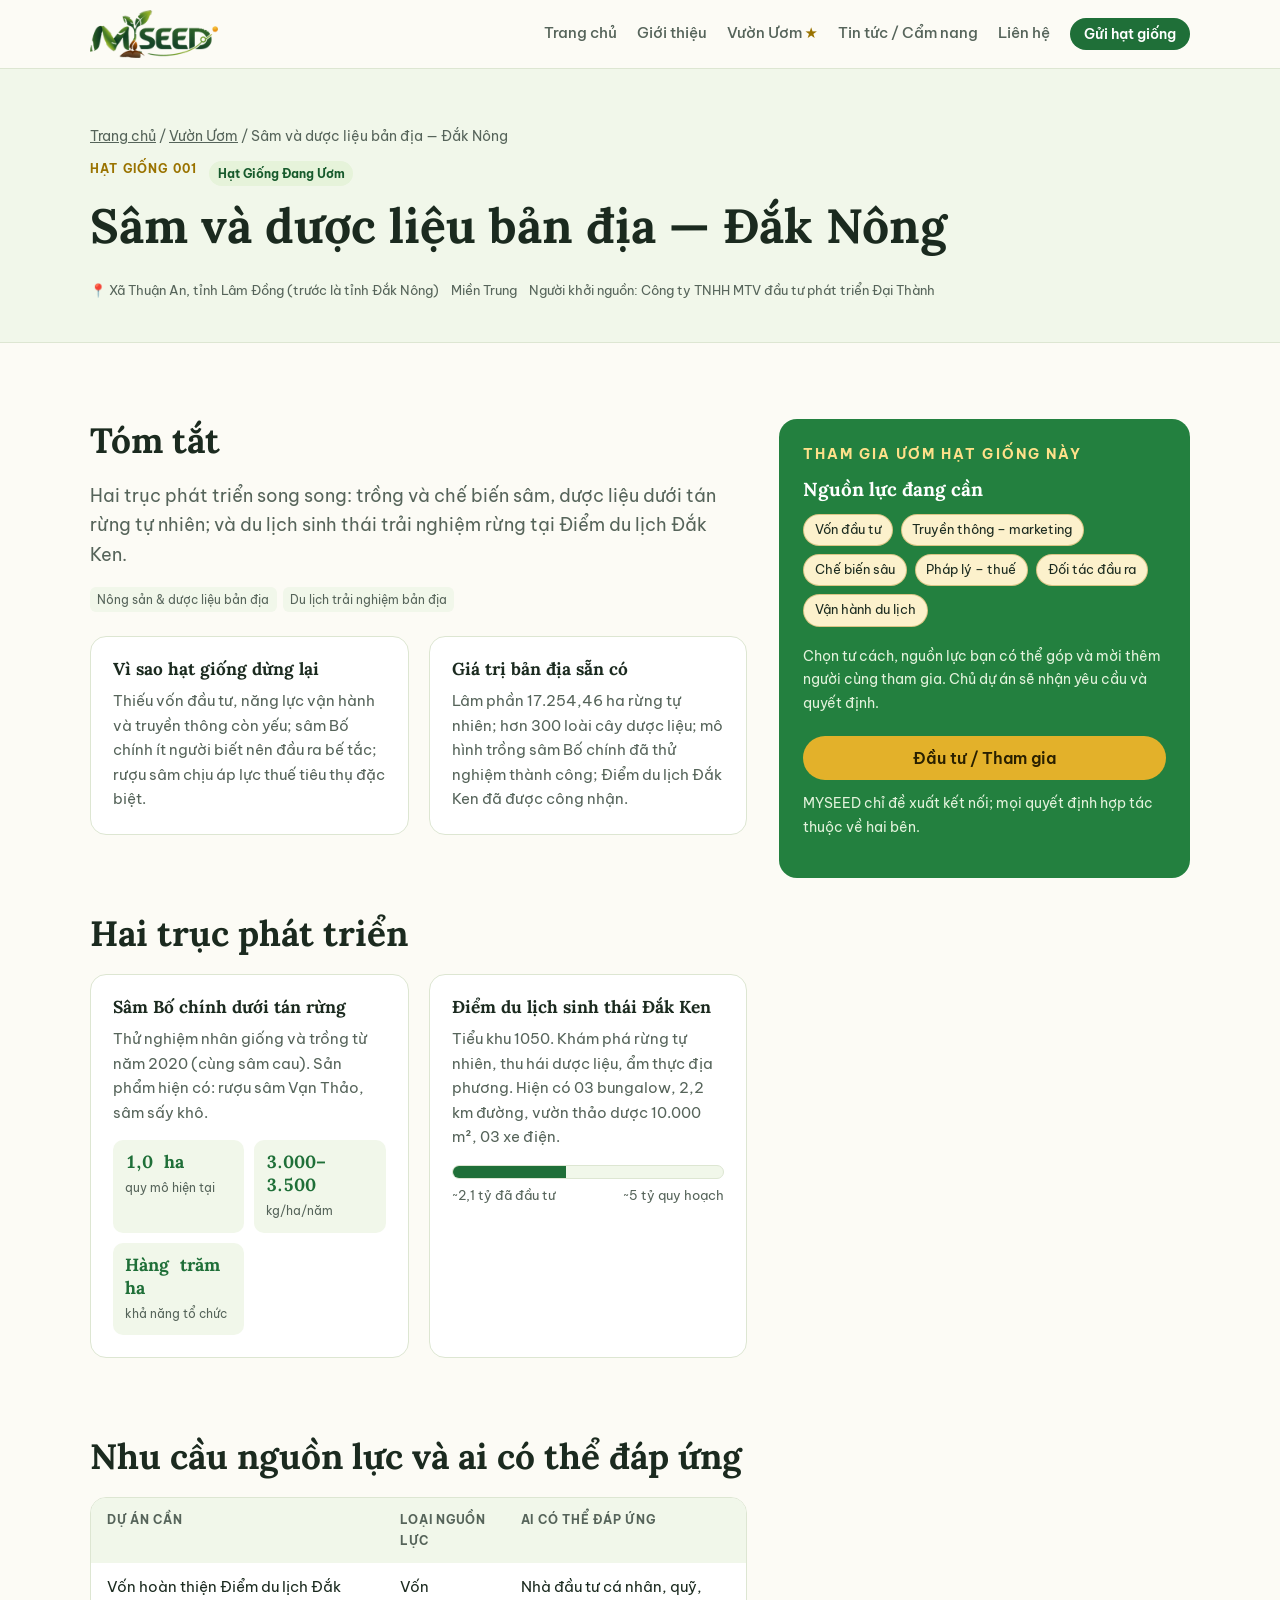
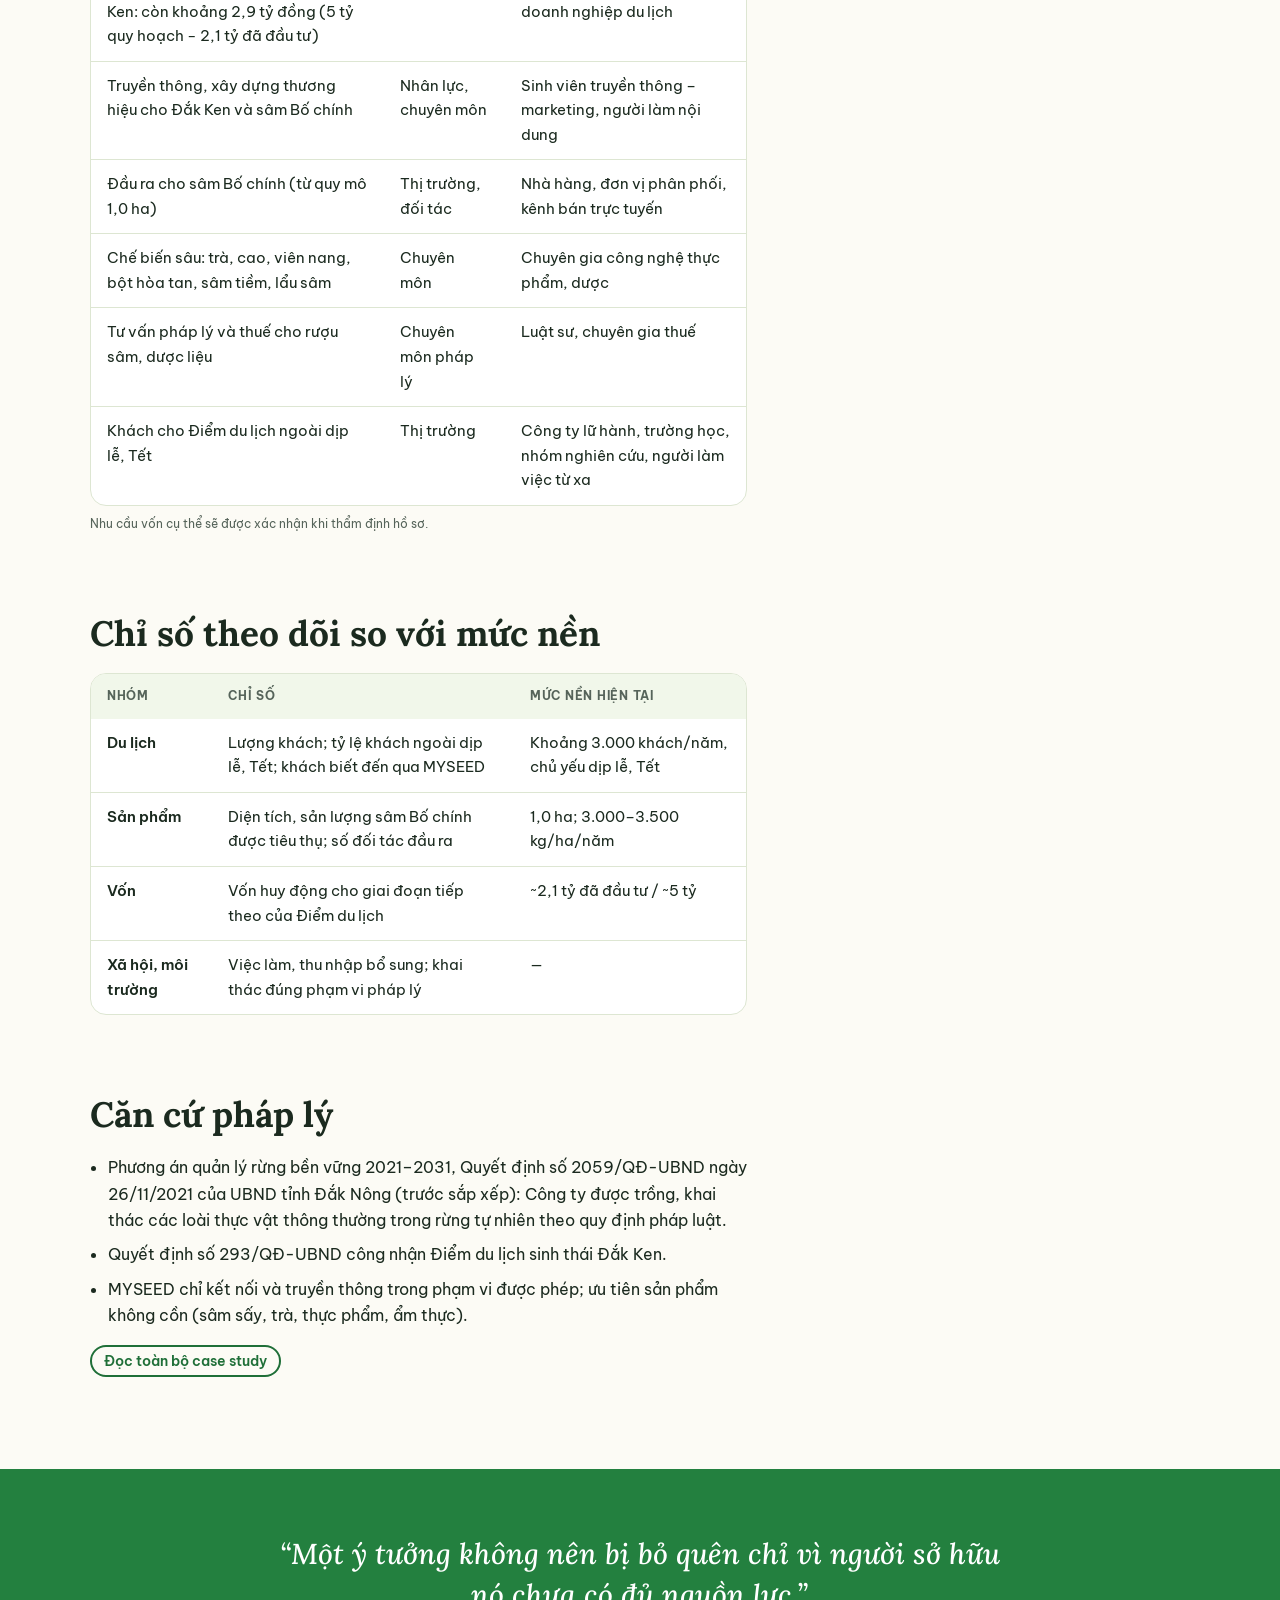
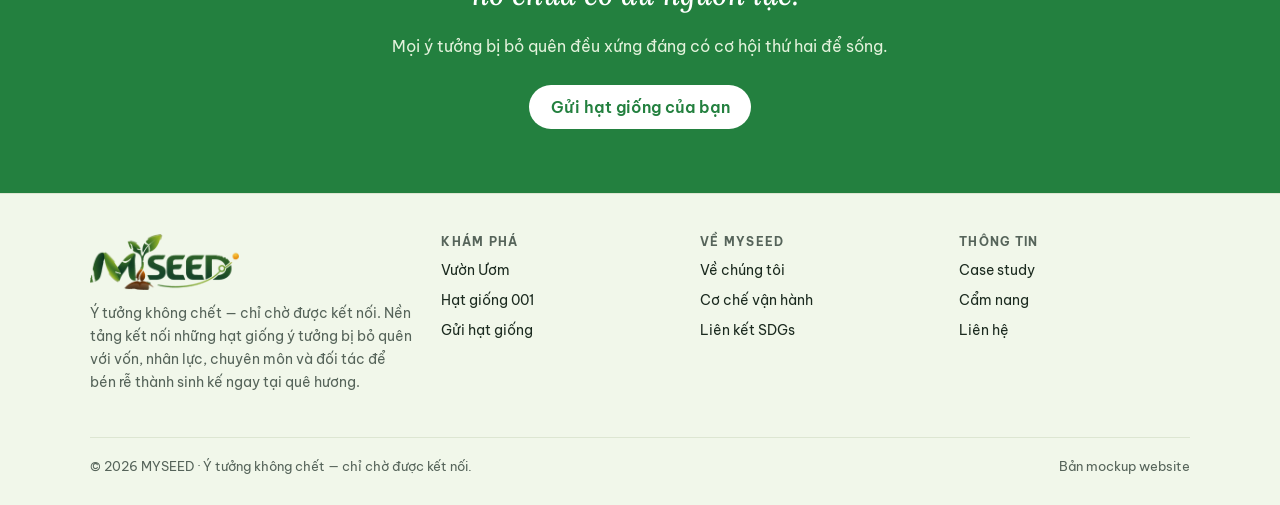
==== commit 96a5013e: "Add files via upload" ====
--- a/du-an.html
+++ b/du-an.html
@@ -7,7 +7,7 @@
   <meta name="description" content="Hồ sơ chi tiết hạt giống trên MYSEED: nguồn lực đang cần và yêu cầu kết nối.">
   <meta property="og:title" content="Hồ sơ dự án · MYSEED">
   <meta property="og:description" content="Hồ sơ chi tiết hạt giống trên MYSEED: nguồn lực đang cần và yêu cầu kết nối.">
-  <link rel="icon" href="data:image/svg+xml,<svg xmlns='http://www.w3.org/2000/svg' viewBox='0 0 100 100'><text y='.9em' font-size='90'>🌱</text></svg>">
+  <link rel="icon" type="image/png" href="favicon.png">
   <link rel="preconnect" href="https://fonts.googleapis.com">
   <link rel="preconnect" href="https://fonts.gstatic.com" crossorigin>
   <link href="https://fonts.googleapis.com/css2?family=Be+Vietnam+Pro:wght@400;500;600;700&family=Lora:ital,wght@0,500;0,600;0,700;1,500&display=swap" rel="stylesheet">
@@ -16,7 +16,7 @@
 <body>
 <header class="nav">
   <div class="wrap nav-inner">
-    <a class="brand" href="index.html"><span class="brand-mark"><svg viewBox="0 0 24 24" aria-hidden="true"><path d="M12 21V11" stroke="#f3d27a" stroke-width="2" stroke-linecap="round" fill="none"/><path d="M12 13C8 13 5.5 10.5 5.5 6.5 9.5 6.5 12 9 12 13Z" fill="#cfe7c4"/><path d="M12 11C12 7.5 14.5 4.5 18.5 4.5 18.5 8.5 16 11 12 11Z" fill="#9fd49a"/></svg></span><b>MYSEED</b></a>
+    <a class="brand" href="index.html"><img src="logo.png" alt="MYSEED" width="128" height="48"></a>
     <button class="nav-toggle" aria-label="Mở menu" aria-expanded="false">☰</button>
     <nav class="nav-links" aria-label="Điều hướng chính">
       <a href="index.html">Trang chủ</a><a href="gioi-thieu.html">Giới thiệu</a><a href="vuon-uom.html">Vườn Ươm <span class="star">★</span></a><a href="tin-tuc.html">Tin tức / Cẩm nang</a><a href="lien-he.html">Liên hệ</a>
@@ -184,7 +184,7 @@
   <div class="wrap">
     <div class="footer-grid">
       <div>
-        <a class="brand" href="index.html"><span class="brand-mark"><svg viewBox="0 0 24 24" aria-hidden="true"><path d="M12 21V11" stroke="#f3d27a" stroke-width="2" stroke-linecap="round" fill="none"/><path d="M12 13C8 13 5.5 10.5 5.5 6.5 9.5 6.5 12 9 12 13Z" fill="#cfe7c4"/><path d="M12 11C12 7.5 14.5 4.5 18.5 4.5 18.5 8.5 16 11 12 11Z" fill="#9fd49a"/></svg></span><b>MYSEED</b></a>
+        <a class="brand" href="index.html"><img src="logo.png" alt="MYSEED" width="149" height="56"></a>
         <p class="muted small" style="margin-top:12px">Ý tưởng không chết — chỉ chờ được kết nối. Nền tảng kết nối những hạt giống ý tưởng bị bỏ quên với vốn, nhân lực, chuyên môn và đối tác để bén rễ thành sinh kế ngay tại quê hương.</p>
       </div>
       <div>
@@ -213,8 +213,8 @@
       </div>
     </div>
     <div class="footer-bottom">
-      <span>Chương trình “Sinh viên thế hệ mới” · Chủ đề “Quê mình có việc, Gen ‘Ziệt’ có cách”</span>
-      <span>Bản mockup tĩnh · dữ liệu theo proposal MYSEED 09/2026</span>
+      <span>© 2026 MYSEED · Ý tưởng không chết — chỉ chờ được kết nối.</span>
+      <span>Bản mockup website</span>
     </div>
   </div>
 </footer>
--- a/style.css
+++ b/style.css
@@ -1,48 +1,51 @@
-/* MYSEED — mockup website (theo sitemap mục 9.1 của proposal)
-   Layout: trang nhiều mục, dải nội dung toàn chiều ngang, lưới 12 cột mềm; màu rừng + vàng sâm theo nhận diện proposal */
+/* MYSEED — mockup website
+   Layout: trang nhiều mục, dải nội dung toàn chiều ngang; màu chủ đạo xanh lá (theo logo) + vàng gold */
 :root {
-  --bg: #fbf7ec;
-  --bg-alt: #f2ecdb;
+  --bg: #fcfbf5;
+  --bg-alt: #f1f7ea;
   --surface: #ffffff;
-  --ink: #1d2a21;
-  --ink-soft: #55604f;
-  --line: #e2d9c2;
-  --forest: #17532f;
-  --forest-2: #0f3d22;
-  --leaf-soft: #e6efe4;
-  --gold: #a87a0c;
-  --gold-soft: #f6ecd0;
+  --ink: #1b2a1f;
+  --ink-soft: #56645a;
+  --line: #dde6d2;
+  --forest: #1f6f38;
+  --forest-2: #175a2c;
+  --leaf: #5ba534;
+  --leaf-soft: #e6f3da;
+  --gold: #9a7300;
+  --gold-fill: #e3b12a;
+  --gold-soft: #fcf1cc;
   --bad: #b3432f;
-  --band: #17532f;
-  --on-band: #fbf6e6;
-  --on-band-soft: #cfe0cf;
+  --band: #23803f;
+  --on-band: #ffffff;
+  --on-band-soft: #e3f2dc;
   --btn-ink: #ffffff;
+  --gold-ink: #2a2000;
   --overlay: rgba(15, 30, 20, .55);
-  --shadow: 0 1px 2px rgba(29,42,33,.06), 0 8px 24px rgba(29,42,33,.07);
-  --radius: 14px;
+  --shadow: 0 1px 2px rgba(27,42,31,.05), 0 10px 28px rgba(31,111,56,.08);
+  --radius: 16px;
   --serif: "Lora", Georgia, "Times New Roman", serif;
   --sans: "Be Vietnam Pro", system-ui, -apple-system, "Segoe UI", sans-serif;
 }
 @media (prefers-color-scheme: dark) {
   :root:not([data-theme="light"]) {
-    --bg: #101612; --bg-alt: #161f18; --surface: #1c261f;
-    --ink: #edf0e6; --ink-soft: #b1b9a8; --line: #2d3a30;
-    --forest: #82c79c; --forest-2: #a8dbb9; --leaf-soft: #1d3224;
-    --gold: #e2b54e; --gold-soft: #33290f; --bad: #ec8a74;
-    --band: #12301e; --on-band: #f4f1e2; --on-band-soft: #b7cdb9;
-    --btn-ink: #0d2416; --overlay: rgba(0,0,0,.65);
-    --shadow: 0 1px 2px rgba(0,0,0,.3), 0 8px 24px rgba(0,0,0,.3);
+    --bg: #111713; --bg-alt: #17211a; --surface: #1d2820;
+    --ink: #eef2e8; --ink-soft: #b3bdae; --line: #2f3d32;
+    --forest: #86cf8e; --forest-2: #a9e0ae; --leaf: #8bd06a; --leaf-soft: #1f3524;
+    --gold: #edc251; --gold-fill: #e3b12a; --gold-soft: #3a2f10; --bad: #ec8a74;
+    --band: #1c5e30; --on-band: #ffffff; --on-band-soft: #cfe6cf;
+    --btn-ink: #0e2415; --gold-ink: #2a2000; --overlay: rgba(0,0,0,.65);
+    --shadow: 0 1px 2px rgba(0,0,0,.3), 0 10px 28px rgba(0,0,0,.3);
     color-scheme: dark;
   }
 }
 :root[data-theme="dark"] {
-  --bg: #101612; --bg-alt: #161f18; --surface: #1c261f;
-  --ink: #edf0e6; --ink-soft: #b1b9a8; --line: #2d3a30;
-  --forest: #82c79c; --forest-2: #a8dbb9; --leaf-soft: #1d3224;
-  --gold: #e2b54e; --gold-soft: #33290f; --bad: #ec8a74;
-  --band: #12301e; --on-band: #f4f1e2; --on-band-soft: #b7cdb9;
-  --btn-ink: #0d2416; --overlay: rgba(0,0,0,.65);
-  --shadow: 0 1px 2px rgba(0,0,0,.3), 0 8px 24px rgba(0,0,0,.3);
+  --bg: #111713; --bg-alt: #17211a; --surface: #1d2820;
+  --ink: #eef2e8; --ink-soft: #b3bdae; --line: #2f3d32;
+  --forest: #86cf8e; --forest-2: #a9e0ae; --leaf: #8bd06a; --leaf-soft: #1f3524;
+  --gold: #edc251; --gold-fill: #e3b12a; --gold-soft: #3a2f10; --bad: #ec8a74;
+  --band: #1c5e30; --on-band: #ffffff; --on-band-soft: #cfe6cf;
+  --btn-ink: #0e2415; --gold-ink: #2a2000; --overlay: rgba(0,0,0,.65);
+  --shadow: 0 1px 2px rgba(0,0,0,.3), 0 10px 28px rgba(0,0,0,.3);
   color-scheme: dark;
 }
 
@@ -77,18 +80,19 @@
 .btn:hover { filter: brightness(1.08); transform: translateY(-1px); }
 .btn-sm { padding: .5em 1em; font-size: .88rem; }
 .btn-ghost { background: transparent; color: var(--forest); box-shadow: inset 0 0 0 2px var(--forest); }
-.btn-gold { background: var(--gold); color: var(--btn-ink); }
+.btn-gold { background: var(--gold-fill); color: var(--gold-ink); }
 .btn-band { background: var(--on-band); color: var(--band); }
 .btn[disabled] { opacity: .5; cursor: not-allowed; transform: none; }
 :focus-visible { outline: 2px solid var(--gold); outline-offset: 2px; }
 
 /* Header */
 .nav { position: sticky; top: env(safe-area-inset-top, 0px); z-index: 30; background: color-mix(in srgb, var(--bg) 90%, transparent); backdrop-filter: blur(10px); border-bottom: 1px solid var(--line); }
-.nav-inner { display: flex; align-items: center; justify-content: space-between; gap: 16px; height: 64px; }
+.nav-inner { display: flex; align-items: center; justify-content: space-between; gap: 16px; height: 68px; }
 .brand { display: flex; align-items: center; gap: 10px; text-decoration: none; color: var(--ink); }
 .brand-mark { width: 34px; height: 34px; border-radius: 50%; background: var(--band); display: grid; place-items: center; }
 .brand-mark svg { width: 20px; height: 20px; }
-.brand b { font: 700 1.15rem var(--serif); letter-spacing: .06em; }
+.brand img { display: block; height: 48px; width: auto; }
+.footer .brand img { height: 56px; }
 .nav-links { display: flex; align-items: center; gap: 20px; }
 .nav-links a:not(.btn) { color: var(--ink-soft); text-decoration: none; font-size: .93rem; font-weight: 500; padding: 4px 0; border-bottom: 2px solid transparent; }
 .nav-links a:not(.btn):hover { color: var(--forest); }
@@ -97,7 +101,7 @@
 .nav-toggle { display: none; background: none; border: 0; font-size: 1.5rem; color: var(--ink); cursor: pointer; }
 @media (max-width: 940px) {
   .nav-toggle { display: block; }
-  .nav-links { display: none; position: absolute; top: 64px; left: 0; right: 0; flex-direction: column; align-items: flex-start; gap: 14px; padding: 18px 20px 22px; background: var(--bg); border-bottom: 1px solid var(--line); }
+  .nav-links { display: none; position: absolute; top: 68px; left: 0; right: 0; flex-direction: column; align-items: flex-start; gap: 14px; padding: 18px 20px 22px; background: var(--bg); border-bottom: 1px solid var(--line); }
   .nav-links.open { display: flex; }
 }
 
@@ -194,6 +198,7 @@
 .state-bo-quen { background: var(--gold-soft); color: var(--ink); }
 .state-dang-uom { background: var(--leaf-soft); color: var(--forest-2); }
 .state-thanh-cay { background: var(--forest); color: var(--btn-ink); }
+.state-dang-uom { background: var(--leaf-soft); color: var(--forest-2); }
 .seed h3 { margin: 0; font-size: 1.12rem; }
 .seed h3 a { color: var(--ink); text-decoration: none; }
 .seed h3 a:hover { color: var(--forest); }
@@ -395,3 +400,133 @@
   .form-panel { padding: 20px; }
 }
 @media (prefers-reduced-motion: reduce) { html { scroll-behavior: auto; } .btn { transition: none; } }
+
+/* ===== v3: Hero sáng ===== */
+.hero { position: relative; overflow: hidden; padding-block: 64px 72px; background: linear-gradient(165deg, var(--leaf-soft) 0%, var(--bg) 50%, var(--gold-soft) 100%); }
+.hero-deco { position: absolute; width: 280px; height: 280px; pointer-events: none; opacity: .5; }
+.hero-deco path { fill: var(--leaf); opacity: .18; }
+.hero-deco.l { left: -70px; top: -40px; transform: rotate(-20deg); }
+.hero-deco.r { right: -80px; bottom: -60px; transform: rotate(160deg); }
+.hero-deco.r path { fill: var(--gold-fill); opacity: .22; }
+.hero-top { text-align: center; position: relative; }
+.hero-top .eyebrow { color: var(--gold); }
+.slogan { font-size: clamp(1.55rem, 3.55vw, 3.05rem); white-space: nowrap; letter-spacing: -.005em; margin: .2em 0 .45em; }
+.slogan .a { color: var(--forest); }
+.slogan .b { color: var(--gold); font-style: italic; }
+.hero-top .lead { margin: 0 auto; max-width: 42em; }
+.hero-cta { display: flex; flex-wrap: wrap; justify-content: center; gap: 12px; margin-top: 28px; }
+@media (max-width: 760px) {
+  .slogan { white-space: normal; font-size: clamp(1.7rem, 7.4vw, 2.3rem); }
+  .slogan span { display: block; }
+}
+.hero-seed { position: relative; margin-top: 52px; display: grid; grid-template-columns: 1.1fr 1.4fr; gap: 28px; align-items: center; background: var(--surface); border: 1px solid var(--line); border-top: 5px solid var(--gold-fill); border-radius: 20px; padding: 28px; box-shadow: var(--shadow); }
+.hero-seed > * { min-width: 0; }
+.tag-001 { font: 700 .76rem var(--sans); letter-spacing: .12em; color: var(--gold); text-transform: uppercase; }
+.hero-seed h2 { font-size: 1.5rem; margin: .35em 0 .4em; }
+.hero-seed p { color: var(--ink-soft); font-size: .95rem; margin-bottom: .8em; }
+.hero-seed a.more { font-weight: 600; color: var(--forest); }
+.seed-stats { display: grid; grid-template-columns: repeat(4, 1fr); gap: 12px; }
+.seed-stats div { background: var(--bg-alt); border-radius: 12px; padding: 14px; }
+.seed-stats b { display: block; font: 700 1.35rem var(--serif); color: var(--forest); font-variant-numeric: tabular-nums; white-space: nowrap; }
+.seed-stats span { font-size: .8rem; color: var(--ink-soft); }
+
+/* ===== Bối cảnh & vấn đề ===== */
+.why-grid { display: grid; grid-template-columns: repeat(4, 1fr); gap: 18px; }
+.why-card { background: var(--surface); border: 1px solid var(--line); border-radius: var(--radius); padding: 22px; min-width: 0; }
+.why-ico { width: 48px; height: 48px; border-radius: 12px; background: var(--gold-soft); color: var(--gold); display: grid; place-items: center; margin-bottom: 14px; }
+.why-ico svg { width: 26px; height: 26px; }
+.why-card h3 { font-size: 1.05rem; }
+.why-card p { font-size: .9rem; color: var(--ink-soft); margin: 0; }
+.context { display: grid; grid-template-columns: 1fr 1fr; gap: 40px; align-items: center; margin-bottom: 36px; }
+.context p { color: var(--ink-soft); }
+.context blockquote { margin: 0; font: italic 500 1.3rem/1.5 var(--serif); color: var(--forest-2); border-left: 4px solid var(--gold-fill); padding-left: 18px; }
+
+/* ===== 5 bước (nổi bật) ===== */
+.grow-section { background: var(--bg-alt); position: relative; }
+.center-head { text-align: center; max-width: 44em; margin: 0 auto 44px; }
+.center-head p { color: var(--ink-soft); font-size: 1.05rem; }
+.grow { list-style: none; margin: 0; padding: 0; display: grid; grid-template-columns: repeat(5, 1fr); gap: 20px; position: relative; }
+.grow::before { content: ""; position: absolute; top: 60px; left: 10%; right: 10%; height: 4px; border-radius: 4px; background: linear-gradient(90deg, var(--leaf), var(--gold-fill)); }
+.g-step { position: relative; text-align: center; }
+.g-ico { position: relative; width: 120px; height: 120px; border-radius: 50%; margin: 0 auto 16px; background: var(--surface); border: 4px solid var(--leaf); display: grid; place-items: center; box-shadow: var(--shadow); }
+.g-step:last-child .g-ico { border-color: var(--gold-fill); }
+.g-ico svg { width: 66px; height: 66px; }
+.g-num { position: absolute; top: -6px; right: -4px; width: 34px; height: 34px; border-radius: 50%; background: var(--gold-fill); color: var(--gold-ink); font: 700 .9rem var(--sans); display: grid; place-items: center; border: 3px solid var(--surface); }
+.g-step h3 { font-size: 1.4rem; color: var(--forest); margin-bottom: .3em; }
+.g-step p { font-size: .92rem; color: var(--ink-soft); margin: 0 auto; max-width: 16em; }
+.ic-stroke { stroke: var(--forest); fill: none; stroke-width: 3; stroke-linecap: round; stroke-linejoin: round; }
+.ic-leaf { fill: var(--leaf); }
+.ic-seed { fill: #a8632a; }
+.ic-soil { fill: #8a5a2e; opacity: .85; }
+.ic-gold { fill: var(--gold-fill); }
+.ic-drop { fill: #5aa9d6; }
+@media (max-width: 900px) {
+  .grow { grid-template-columns: 1fr; gap: 14px; max-width: 520px; margin: 0 auto; }
+  .grow::before { top: 20px; bottom: 20px; left: 45px; right: auto; width: 4px; height: auto; background: linear-gradient(180deg, var(--leaf), var(--gold-fill)); }
+  .g-step { display: grid; grid-template-columns: 94px 1fr; gap: 16px; text-align: left; align-items: center; }
+  .g-ico { width: 90px; height: 90px; margin: 0; }
+  .g-ico svg { width: 50px; height: 50px; }
+  .g-step p { margin: 0; max-width: none; }
+}
+
+/* ===== 8 bước theo 3 chặng ===== */
+.phases { display: grid; grid-template-columns: 3fr 3fr 2fr; gap: 18px; align-items: stretch; }
+.phase { border-radius: 18px; overflow: hidden; background: var(--surface); border: 1px solid var(--line); display: flex; flex-direction: column; min-width: 0; }
+.phase-head { padding: 16px 20px; display: flex; justify-content: space-between; align-items: baseline; gap: 10px; }
+.phase-head h3 { margin: 0; font-size: 1.2rem; }
+.phase-head span { font-size: .78rem; font-weight: 700; letter-spacing: .08em; text-transform: uppercase; }
+.phase.p1 .phase-head { background: var(--leaf-soft); color: var(--forest-2); }
+.phase.p2 .phase-head { background: var(--gold-soft); color: var(--gold); }
+.phase.p3 .phase-head { background: var(--band); color: var(--on-band); }
+.phase.p3 .phase-head h3 { color: var(--on-band); }
+.phase ol { list-style: none; margin: 0; padding: 18px 20px 22px; display: grid; gap: 18px; position: relative; }
+.phase li { display: grid; grid-template-columns: 40px 1fr; gap: 12px; position: relative; }
+.phase li:not(:last-child)::after { content: ""; position: absolute; left: 19px; top: 42px; bottom: -16px; width: 2px; background: var(--line); }
+.phase li b.n { width: 40px; height: 40px; border-radius: 50%; display: grid; place-items: center; font: 700 1rem var(--serif); background: var(--gold-fill); color: var(--gold-ink); }
+.phase li h4 { margin: 2px 0 .15em; font-size: 1.02rem; }
+.phase li p { margin: 0; font-size: .88rem; color: var(--ink-soft); }
+@media (max-width: 900px) { .phases { grid-template-columns: 1fr; } }
+
+/* ===== Hệ sinh thái dạng vòng tròn ===== */
+.eco-ring { position: relative; width: min(100%, 780px); aspect-ratio: 1 / 1; margin: 0 auto; }
+.eco-ring svg.eco-lines { position: absolute; inset: 0; width: 100%; height: 100%; }
+.eco-lines circle { fill: none; stroke: var(--gold-fill); stroke-width: .35; stroke-dasharray: 1.2 1.2; opacity: .8; }
+.eco-lines line { stroke: var(--leaf); stroke-width: .35; opacity: .7; }
+.eco-center { position: absolute; left: 50%; top: 50%; width: 27%; aspect-ratio: 1 / 1; transform: translate(-50%, -50%); border-radius: 50%; background: var(--surface); border: 5px solid var(--gold-fill); box-shadow: var(--shadow); display: grid; place-content: center; text-align: center; padding: 6%; }
+.eco-center img { width: 100%; height: auto; }
+.eco-center span { font-size: .78rem; color: var(--ink-soft); margin-top: 4px; }
+.eco-node { position: absolute; width: 23%; transform: translate(-50%, -50%); background: var(--surface); border: 2px solid var(--leaf); border-radius: 14px; padding: 12px 12px; text-align: center; box-shadow: var(--shadow); }
+.eco-node:nth-of-type(even) { background: var(--leaf-soft); }
+.eco-node h4 { margin: 0 0 .25em; font-size: .98rem; color: var(--forest-2); }
+.eco-node p { margin: 0; font-size: .8rem; color: var(--ink-soft); line-height: 1.4; }
+.eco-list { display: none; }
+@media (max-width: 700px) {
+  .eco-node { width: 28%; padding: 8px 6px; border-radius: 10px; }
+  .eco-node h4 { font-size: .72rem; line-height: 1.25; margin: 0; }
+  .eco-node p { display: none; }
+  .eco-center span { display: none; }
+  .eco-list { display: grid; gap: 8px; margin-top: 18px; padding: 0; list-style: none; }
+  .eco-list li { background: var(--surface); border: 1px solid var(--line); border-radius: 12px; padding: 10px 14px; font-size: .9rem; }
+}
+
+/* ===== Khác biệt nổi trội ===== */
+.diff-grid { display: grid; grid-template-columns: repeat(3, 1fr); gap: 18px; }
+.diff { background: var(--surface); border: 1px solid var(--line); border-radius: var(--radius); padding: 24px; position: relative; min-width: 0; }
+.diff .dn { font: 700 2.2rem/1 var(--serif); color: var(--gold-fill); display: block; margin-bottom: 10px; }
+.diff h3 { font-size: 1.1rem; }
+.diff p { font-size: .92rem; color: var(--ink-soft); margin: 0; }
+@media (max-width: 900px) { .diff-grid { grid-template-columns: 1fr 1fr; } }
+@media (max-width: 560px) { .diff-grid { grid-template-columns: 1fr; } }
+
+/* ===== Đội ngũ ===== */
+.team-list { list-style: none; padding: 0; margin: 0 0 20px; display: flex; flex-wrap: wrap; gap: 12px; }
+.team-list li { display: flex; align-items: center; gap: 10px; background: var(--surface); border: 1px solid var(--line); border-radius: 999px; padding: 8px 18px 8px 8px; font-weight: 600; }
+.team-list li i { width: 34px; height: 34px; border-radius: 50%; background: var(--leaf-soft); color: var(--forest-2); display: grid; place-items: center; font: 700 .95rem var(--serif); font-style: normal; }
+.recruit { display: flex; gap: 18px; align-items: center; justify-content: space-between; flex-wrap: wrap; background: var(--gold-soft); border: 1px dashed var(--gold-fill); border-radius: var(--radius); padding: 20px 24px; }
+.recruit p { margin: 0; max-width: 46em; }
+.recruit b { color: var(--gold); }
+
+@media (max-width: 1000px) { .why-grid { grid-template-columns: 1fr 1fr; } .seed-stats { grid-template-columns: 1fr 1fr; } }
+@media (max-width: 800px) { .hero-seed, .context { grid-template-columns: 1fr; } }
+@media (max-width: 480px) { .why-grid { grid-template-columns: 1fr; } .hero-seed { padding: 20px; } }
+.partner-main .eyebrow, .cta-box .eyebrow { color: #ffe08a; }
